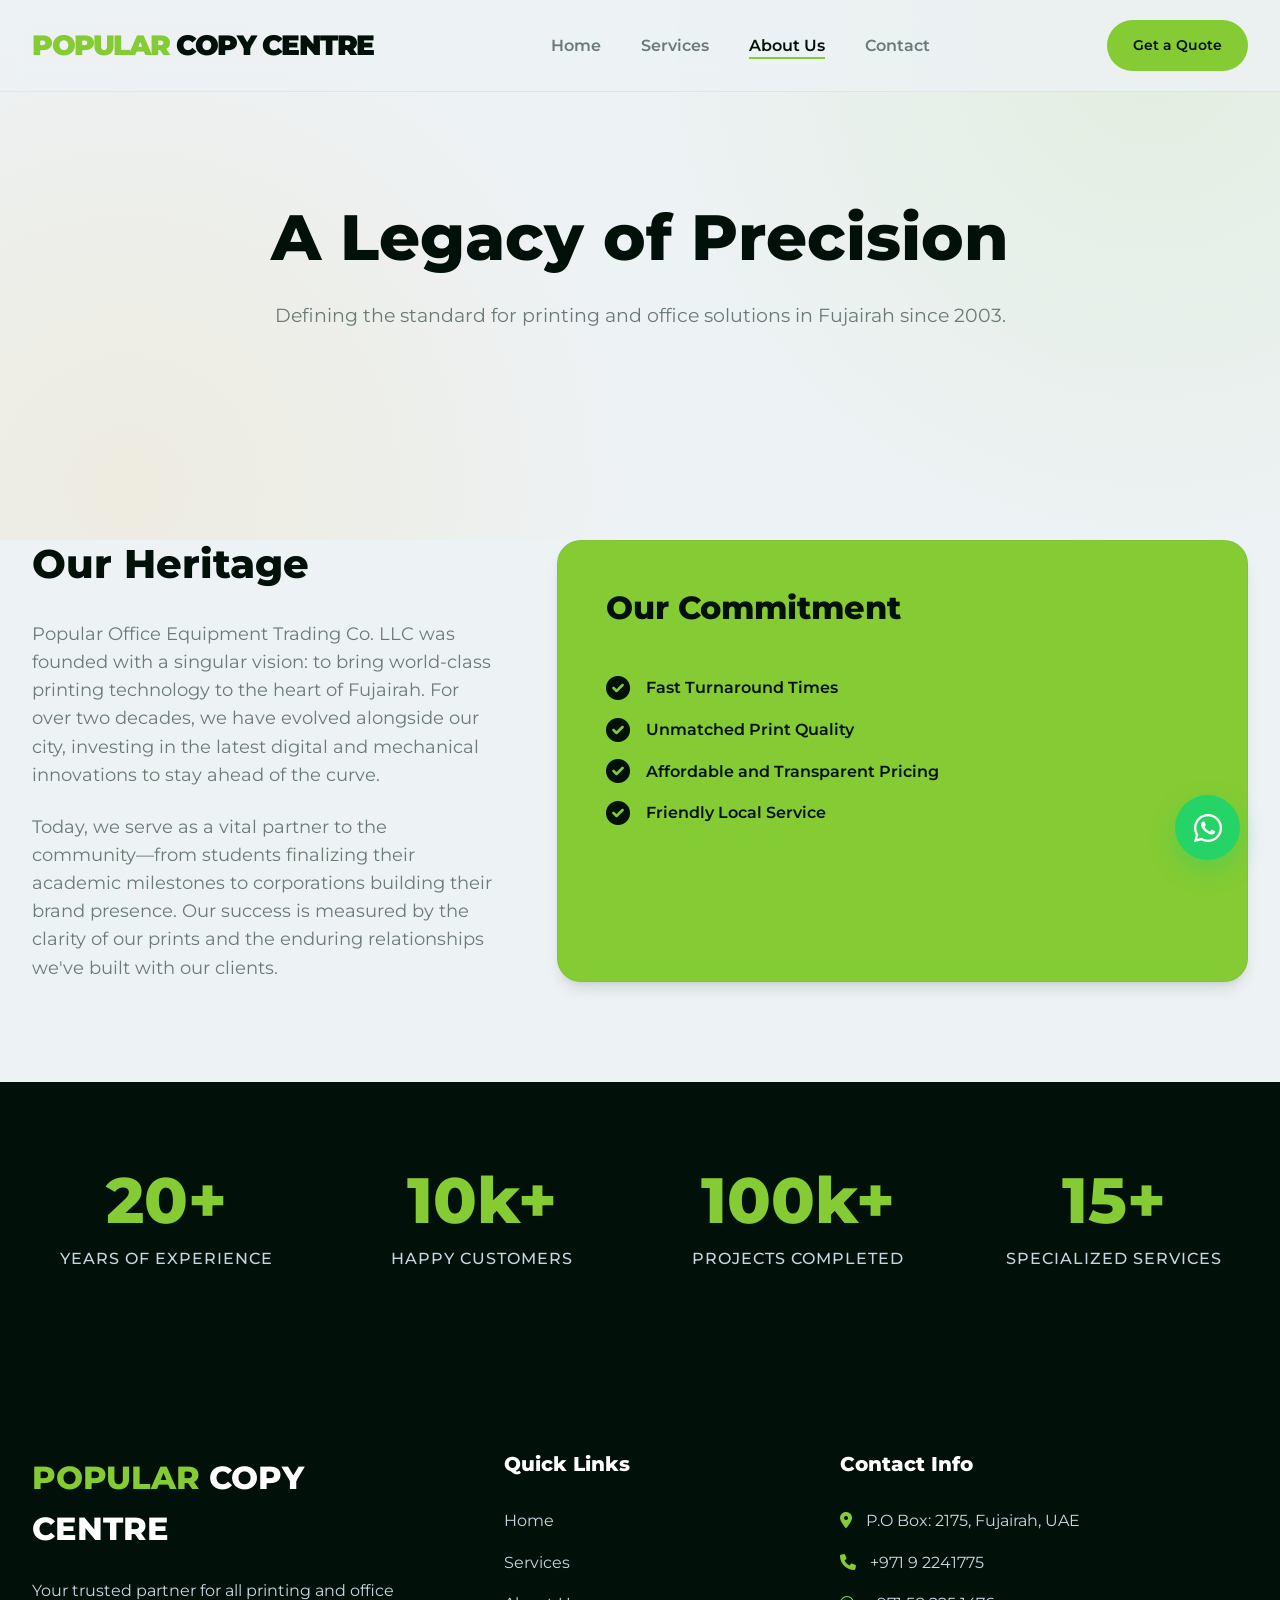
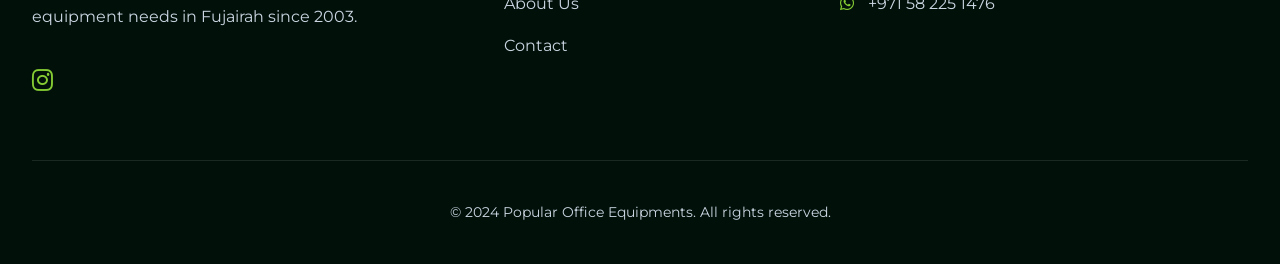
==== about.html @ 8c0e3aea "Add files via upload" ====
<!DOCTYPE html>
<html lang="en">
<head>
    <meta charset="UTF-8">
    <meta name="viewport" content="width=device-width, initial-scale=1.0">
    <title>About Us | Popular Office Equipment Fujairah</title>
    <link rel="stylesheet" href="style.css">
    <link rel="stylesheet" href="https://cdnjs.cloudflare.com/ajax/libs/font-awesome/6.0.0/css/all.min.css">
</head>
<body>

    <header id="header">
        <div class="container">
            <nav>
                <div class="logo">
                    <span>POPULAR</span> COPY CENTRE
                </div>
                <ul class="nav-links">
                    <li><a href="index.html">Home</a></li>
                    <li><a href="services.html">Services</a></li>
                    <li><a href="about.html" class="active">About Us</a></li>
                    <li><a href="contact.html">Contact</a></li>
                </ul>
                <div class="header-actions">
                    <a href="contact.html" class="btn btn-primary" style="padding: 0.75rem 1.5rem; font-size: 0.9rem;">Get a Quote</a>
                </div>
                <div class="menu-toggle" id="mobile-menu">
                    <i class="fas fa-bars"></i>
                </div>
            </nav>
        </div>
    </header>

    <main>
        <section class="hero" style="min-height: 60vh; padding-top: 150px;">
            <div class="container">
                <div class="section-title reveal">
                    <h1 style="font-size: 4rem; margin-bottom: 1.5rem;">A Legacy of <span>Precision</span></h1>
                    <p>Defining the standard for printing and office solutions in Fujairah since 2003.</p>
                </div>
            </div>
        </section>

        <section class="about-details" style="padding-top: 0;">
            <div class="container">
                <div class="contact-grid">
                    <div class="reveal">
                        <h2 style="font-size: 2.5rem; margin-bottom: 2rem;">Our Heritage</h2>
                        <p style="margin-bottom: 1.5rem; color: var(--secondary); font-size: 1.1rem;">Popular Office Equipment Trading Co. LLC was founded with a singular vision: to bring world-class printing technology to the heart of Fujairah. For over two decades, we have evolved alongside our city, investing in the latest digital and mechanical innovations to stay ahead of the curve.</p>
                        <p style="color: var(--secondary); font-size: 1.1rem;">Today, we serve as a vital partner to the community—from students finalizing their academic milestones to corporations building their brand presence. Our success is measured by the clarity of our prints and the enduring relationships we've built with our clients.</p>
                    </div>
                    <div class="service-card reveal" style="background: var(--primary); color: var(--dark);">
                        <h3 style="font-size: 2rem; margin-bottom: 1.5rem;">Our Commitment</h3>
                        <ul style="display: flex; flex-direction: column; gap: 1rem;">
                            <li style="display: flex; align-items: center; gap: 1rem; font-weight: 600;">
                                <i class="fas fa-check-circle" style="font-size: 1.5rem;"></i> Fast Turnaround Times
                            </li>
                            <li style="display: flex; align-items: center; gap: 1rem; font-weight: 600;">
                                <i class="fas fa-check-circle" style="font-size: 1.5rem;"></i> Unmatched Print Quality
                            </li>
                            <li style="display: flex; align-items: center; gap: 1rem; font-weight: 600;">
                                <i class="fas fa-check-circle" style="font-size: 1.5rem;"></i> Affordable and Transparent Pricing
                            </li>
                            <li style="display: flex; align-items: center; gap: 1rem; font-weight: 600;">
                                <i class="fas fa-check-circle" style="font-size: 1.5rem;"></i> Friendly Local Service
                            </li>
                        </ul>
                    </div>
                </div>
            </div>
        </section>

        <section class="stats">
            <div class="container">
                <div class="stats-grid">
                    <div class="stat-item reveal">
                        <h2>20+</h2>
                        <p>Years of Experience</p>
                    </div>
                    <div class="stat-item reveal">
                        <h2>10k+</h2>
                        <p>Happy Customers</p>
                    </div>
                    <div class="stat-item reveal">
                        <h2>100k+</h2>
                        <p>Projects Completed</p>
                    </div>
                    <div class="stat-item reveal">
                        <h2>15+</h2>
                        <p>Specialized Services</p>
                    </div>
                </div>
            </div>
        </section>
    </main>

    <footer>
        <div class="container">
            <div class="footer-grid">
                <div>
                    <div class="footer-logo"><span>POPULAR</span> COPY CENTRE</div>
                    <p style="color: var(--slate-300); margin-bottom: 2rem;">Your trusted partner for all printing and office equipment needs in Fujairah since 2003.</p>
                    <div style="display: flex; gap: 1rem;">
                        <a href="https://www.instagram.com/popular_copy_centre" target="_blank" style="color: var(--primary); font-size: 1.5rem;"><i class="fab fa-instagram"></i></a>
                    </div>
                </div>
                <div class="footer-links">
                    <h4>Quick Links</h4>
                    <ul>
                        <li><a href="index.html">Home</a></li>
                        <li><a href="services.html">Services</a></li>
                        <li><a href="about.html">About Us</a></li>
                        <li><a href="contact.html">Contact</a></li>
                    </ul>
                </div>
                <div class="footer-links">
                    <h4>Contact Info</h4>
                    <ul>
                        <li style="color: var(--slate-300);"><i class="fas fa-map-marker-alt" style="color: var(--primary); margin-right: 10px;"></i> P.O Box: 2175, Fujairah, UAE</li>
                        <li style="color: var(--slate-300);"><i class="fas fa-phone" style="color: var(--primary); margin-right: 10px;"></i> +971 9 2241775</li>
                        <li style="color: var(--slate-300);"><i class="fab fa-whatsapp" style="color: var(--primary); margin-right: 10px;"></i> +971 58 225 1476</li>
                    </ul>
                </div>
            </div>
            <div class="footer-bottom">
                <p>&copy; 2024 Popular Office Equipments. All rights reserved.</p>
            </div>
        </div>
    </footer>

    <a href="https://wa.me/971582251476" class="whatsapp-float" target="_blank">
        <i class="fab fa-whatsapp"></i>
    </a>

    <script src="main.js"></script>
</body>
</html>
---- style.css ----
@import url('https://fonts.googleapis.com/css2?family=Montserrat:wght@300;400;500;600;700;800;900&display=swap');

:root {
    /* User Provided Colors */
    --primary: #85CB33;
    --primary-hover: #74b52a;
    --accent: #F6AE2D;
    --accent-hover: #e59d1c;
    --dark: #01110A;
    --bg: #EDF2F4;
    --secondary: #6A7B76;
    
    /* Functional Colors */
    --white: #ffffff;
    --slate-100: #f1f5f9;
    --slate-200: #e2e8f0;
    --slate-300: #cbd5e1;
    --slate-700: #334155;
    
    /* Design Tokens */
    --shadow-sm: 0 1px 2px 0 rgb(0 0 0 / 0.05);
    --shadow: 0 10px 15px -3px rgb(0 0 0 / 0.1), 0 4px 6px -4px rgb(0 0 0 / 0.1);
    --shadow-lg: 0 20px 25px -5px rgb(0 0 0 / 0.1), 0 8px 10px -6px rgb(0 0 0 / 0.1);
    --shadow-glow: 0 0 20px rgba(133, 203, 51, 0.3);
    
    --radius-sm: 0.5rem;
    --radius: 1rem;
    --radius-lg: 1.5rem;
    --radius-full: 9999px;
    
    --transition: all 0.4s cubic-bezier(0.4, 0, 0.2, 1);
    --container-width: 1280px;
}

* {
    margin: 0;
    padding: 0;
    box-sizing: border-box;
}

html {
    scroll-behavior: smooth;
}

body {
    font-family: 'Montserrat', sans-serif;
    line-height: 1.6;
    color: var(--dark);
    background-color: var(--bg);
    overflow-x: hidden;
}

h1, h2, h3, h4 {
    font-family: 'Montserrat', sans-serif;
    font-weight: 800;
    line-height: 1.2;
}

a {
    text-decoration: none;
    color: inherit;
    transition: var(--transition);
}

ul {
    list-style: none;
}

img {
    max-width: 100%;
    display: block;
}

.container {
    max-width: var(--container-width);
    margin: 0 auto;
    padding: 0 2rem;
}

/* Sections */
section {
    padding: 100px 0;
    position: relative;
}

.section-title {
    text-align: center;
    margin-bottom: 60px;
    max-width: 800px;
    margin-left: auto;
    margin-right: auto;
}

.section-title h2 {
    font-size: 3rem;
    margin-bottom: 1.5rem;
    color: var(--dark);
    position: relative;
    display: inline-block;
}

.section-title h2::after {
    content: '';
    position: absolute;
    bottom: -10px;
    left: 50%;
    transform: translateX(-50%);
    width: 60px;
    height: 4px;
    background: var(--primary);
    border-radius: var(--radius-full);
}

.section-title p {
    font-size: 1.2rem;
    color: var(--secondary);
}

/* Buttons */
.btn {
    display: inline-flex;
    align-items: center;
    justify-content: center;
    gap: 0.75rem;
    padding: 1rem 2.5rem;
    border-radius: var(--radius-full);
    font-weight: 600;
    font-size: 1rem;
    cursor: pointer;
    transition: var(--transition);
    border: 2px solid transparent;
}

.btn-primary {
    background: var(--primary);
    color: var(--dark);
}

.btn-primary:hover {
    background: var(--primary-hover);
    transform: translateY(-3px);
    box-shadow: var(--shadow-glow);
}

.btn-accent {
    background: var(--accent);
    color: var(--dark);
}

.btn-accent:hover {
    background: var(--accent-hover);
    transform: translateY(-3px);
    box-shadow: 0 10px 20px rgba(246, 174, 45, 0.3);
}

.btn-outline {
    border-color: var(--primary);
    color: var(--dark);
}

.btn-outline:hover {
    background: var(--primary);
    color: var(--dark);
}

/* Header & Nav */
header {
    background: rgba(237, 242, 244, 0.8);
    backdrop-filter: blur(12px);
    -webkit-backdrop-filter: blur(12px);
    padding: 1.25rem 0;
    position: fixed;
    width: 100%;
    top: 0;
    z-index: 1000;
    border-bottom: 1px solid rgba(106, 123, 118, 0.1);
    transition: var(--transition);
}

header.scrolled {
    padding: 0.75rem 0;
    box-shadow: var(--shadow);
    background: rgba(237, 242, 244, 0.95);
}

nav {
    display: flex;
    justify-content: space-between;
    align-items: center;
}

.logo {
    font-size: 1.75rem;
    font-weight: 900;
    font-family: 'Montserrat', sans-serif;
    color: var(--dark);
    letter-spacing: -1.5px;
    text-transform: uppercase;
}

.logo span {
    color: var(--primary);
}

.nav-links {
    display: flex;
    gap: 2.5rem;
}

.nav-links a {
    font-weight: 600;
    color: var(--secondary);
    position: relative;
}

.nav-links a:hover, .nav-links a.active {
    color: var(--dark);
}

.nav-links a::after {
    content: '';
    position: absolute;
    bottom: -4px;
    left: 0;
    width: 0;
    height: 2px;
    background: var(--primary);
    transition: var(--transition);
}

.nav-links a:hover::after, .nav-links a.active::after {
    width: 100%;
}

.menu-toggle {
    display: none;
    font-size: 1.5rem;
    cursor: pointer;
    color: var(--dark);
}

/* Hero Section */
.hero {
    min-height: 100vh;
    display: flex;
    align-items: center;
    padding-top: 120px;
    background: radial-gradient(circle at 90% 10%, rgba(133, 203, 51, 0.1) 0%, transparent 40%),
                radial-gradient(circle at 10% 90%, rgba(246, 174, 45, 0.1) 0%, transparent 40%);
}

.hero-grid {
    display: grid;
    grid-template-columns: 1.2fr 1fr;
    gap: 4rem;
    align-items: center;
}

.hero-content h1 {
    font-size: 4.5rem;
    line-height: 1.1;
    margin-bottom: 1.5rem;
    color: var(--dark);
}

.hero-content p {
    font-size: 1.25rem;
    color: var(--secondary);
    margin-bottom: 3rem;
    max-width: 600px;
}

.hero-btns {
    display: flex;
    gap: 1.5rem;
}

.hero-visual {
    position: relative;
}

.hero-shape {
    position: absolute;
    top: 50%;
    left: 50%;
    transform: translate(-50%, -50%);
    width: 120%;
    height: 120%;
    background: var(--primary);
    border-radius: 40% 60% 70% 30% / 40% 50% 60% 70%;
    opacity: 0.1;
    z-index: -1;
    animation: blob 20s infinite linear;
}

@keyframes blob {
    0% { border-radius: 40% 60% 70% 30% / 40% 50% 60% 70%; }
    33% { border-radius: 70% 30% 50% 50% / 30% 30% 70% 70%; }
    66% { border-radius: 30% 60% 70% 40% / 50% 60% 30% 60%; }
    100% { border-radius: 40% 60% 70% 30% / 40% 50% 60% 70%; }
}

/* Service Cards */
.services-grid {
    display: grid;
    grid-template-columns: repeat(auto-fit, minmax(320px, 1fr));
    gap: 2.5rem;
}

.service-card {
    background: var(--white);
    padding: 3rem;
    border-radius: var(--radius-lg);
    box-shadow: var(--shadow);
    transition: var(--transition);
    border: 1px solid rgba(106, 123, 118, 0.1);
    display: flex;
    flex-direction: column;
    gap: 1.5rem;
}

.service-card:hover {
    transform: translateY(-10px);
    box-shadow: var(--shadow-lg);
    border-color: var(--primary);
}

.service-card .icon-box {
    width: 64px;
    height: 64px;
    background: var(--bg);
    border-radius: var(--radius);
    display: flex;
    align-items: center;
    justify-content: center;
    font-size: 1.75rem;
    color: var(--primary);
    transition: var(--transition);
}

.service-card:hover .icon-box {
    background: var(--primary);
    color: var(--dark);
}

.service-card h3 {
    font-size: 1.5rem;
}

.service-card p {
    color: var(--secondary);
}

/* Stats Section */
.stats {
    background: var(--dark);
    color: var(--white);
    padding: 80px 0;
}

.stats-grid {
    display: grid;
    grid-template-columns: repeat(auto-fit, minmax(200px, 1fr));
    gap: 3rem;
    text-align: center;
}

.stat-item h2 {
    font-size: 4rem;
    color: var(--primary);
    margin-bottom: 0.5rem;
}

.stat-item p {
    color: var(--slate-300);
    font-weight: 500;
    text-transform: uppercase;
    letter-spacing: 1px;
}

/* Contact Info Section */
.contact-grid {
    display: grid;
    grid-template-columns: 1fr 1.5fr;
    gap: 4rem;
}

.contact-info-card {
    background: var(--white);
    padding: 3rem;
    border-radius: var(--radius-lg);
    box-shadow: var(--shadow);
}

.info-item {
    display: flex;
    align-items: center;
    gap: 1.5rem;
    margin-bottom: 2rem;
}

.info-item .icon {
    width: 50px;
    height: 50px;
    background: var(--bg);
    border-radius: 50%;
    display: flex;
    align-items: center;
    justify-content: center;
    color: var(--primary);
    font-size: 1.25rem;
}

.contact-form-card {
    background: var(--white);
    padding: 3rem;
    border-radius: var(--radius-lg);
    box-shadow: var(--shadow);
}

.form-group {
    margin-bottom: 1.5rem;
}

.form-group label {
    display: block;
    margin-bottom: 0.5rem;
    font-weight: 600;
    color: var(--dark);
}

.form-control {
    width: 100%;
    padding: 1rem 1.25rem;
    border: 2px solid var(--slate-200);
    border-radius: var(--radius-sm);
    font-family: inherit;
    font-size: 1rem;
    transition: var(--transition);
}

.form-control:focus {
    outline: none;
    border-color: var(--primary);
    box-shadow: 0 0 0 4px rgba(133, 203, 51, 0.1);
}

/* Footer */
footer {
    background: var(--dark);
    color: var(--white);
    padding: 100px 0 40px;
}

.footer-grid {
    display: grid;
    grid-template-columns: 1.5fr 1fr 1.5fr;
    gap: 4rem;
    margin-bottom: 60px;
}

.footer-logo {
    font-size: 2rem;
    font-weight: 800;
    margin-bottom: 1.5rem;
}

.footer-logo span {
    color: var(--primary);
}

.footer-links h4 {
    margin-bottom: 2rem;
    font-size: 1.25rem;
}

.footer-links ul li {
    margin-bottom: 1rem;
}

.footer-links ul li a {
    color: var(--slate-300);
}

.footer-links ul li a:hover {
    color: var(--primary);
    padding-left: 10px;
}

.footer-bottom {
    text-align: center;
    padding-top: 40px;
    border-top: 1px solid rgba(255, 255, 255, 0.1);
    color: var(--slate-300);
    font-size: 0.9rem;
}

/* WhatsApp Float */
.whatsapp-float {
    position: fixed;
    bottom: 40px;
    right: 40px;
    width: 65px;
    height: 65px;
    background: #25d366;
    color: white;
    border-radius: 50%;
    display: flex;
    align-items: center;
    justify-content: center;
    font-size: 32px;
    box-shadow: 0 10px 25px rgba(37, 211, 102, 0.4);
    z-index: 1000;
    transition: var(--transition);
}

.whatsapp-float:hover {
    transform: scale(1.1) rotate(10deg);
}

/* Animations */
.reveal {
    opacity: 0;
    transform: translateY(30px);
    transition: all 0.8s ease-out;
}

.reveal.active {
    opacity: 1;
    transform: translateY(0);
}

/* Responsive */
@media (max-width: 1024px) {
    .hero-grid {
        grid-template-columns: 1fr;
        text-align: center;
    }
    .hero-content {
        margin: 0 auto;
    }
    .hero-btns {
        justify-content: center;
    }
    .footer-grid {
        grid-template-columns: 1fr 1fr;
    }
    .hero-content h1 {
        font-size: 3.5rem;
    }
}

@media (max-width: 768px) {
    .nav-links {
        display: none;
        position: absolute;
        top: 100%;
        left: 0;
        width: 100%;
        background: var(--white);
        flex-direction: column;
        padding: 2rem;
        box-shadow: var(--shadow);
        gap: 1.5rem;
    }
    .nav-links.active {
        display: flex;
    }
    .menu-toggle {
        display: block;
    }
    .section-title h2 {
        font-size: 2.25rem;
    }
    .hero-content h1 {
        font-size: 2.75rem;
    }
    .contact-grid {
        grid-template-columns: 1fr;
    }
    .footer-grid {
        grid-template-columns: 1fr;
        gap: 3rem;
    }
}
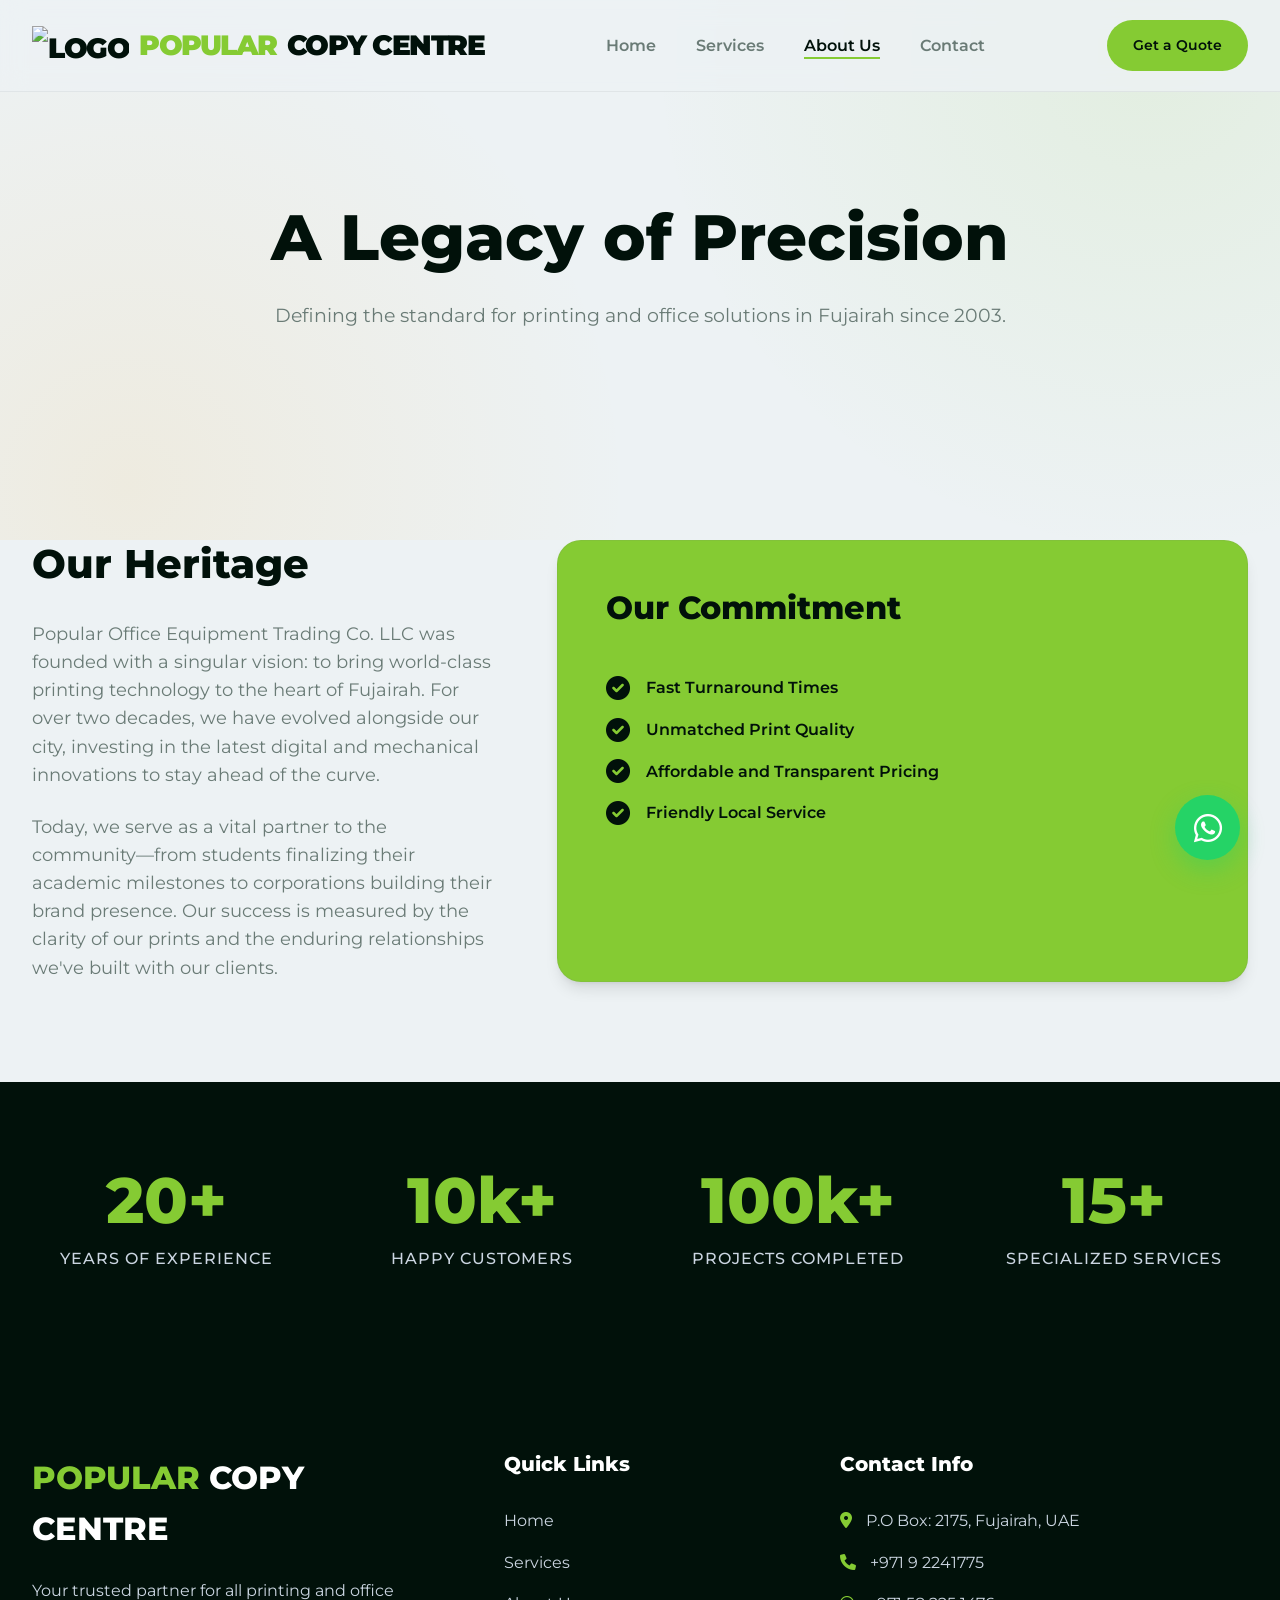
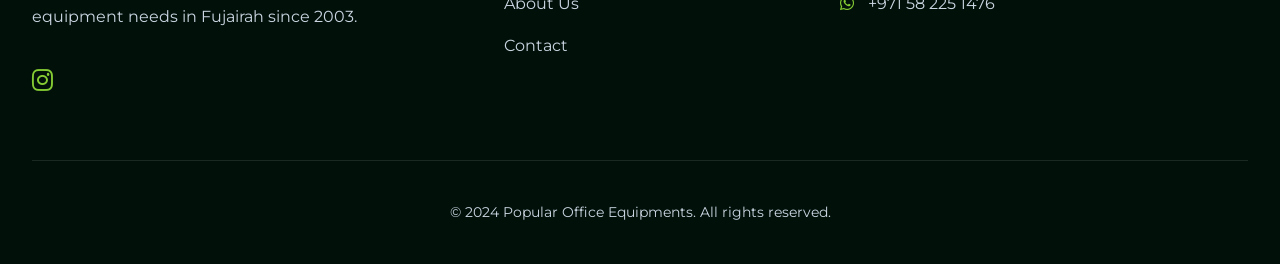
==== commit c78769a5: "Add files via upload" ====
--- a/about.html
+++ b/about.html
@@ -12,7 +12,8 @@
     <header id="header">
         <div class="container">
             <nav>
-                <div class="logo">
+                <div class="logo" style="display: flex; align-items: center; gap: 10px;">
+                    <img src="logo.png" alt="Logo" style="height: 40px;">
                     <span>POPULAR</span> COPY CENTRE
                 </div>
                 <ul class="nav-links">
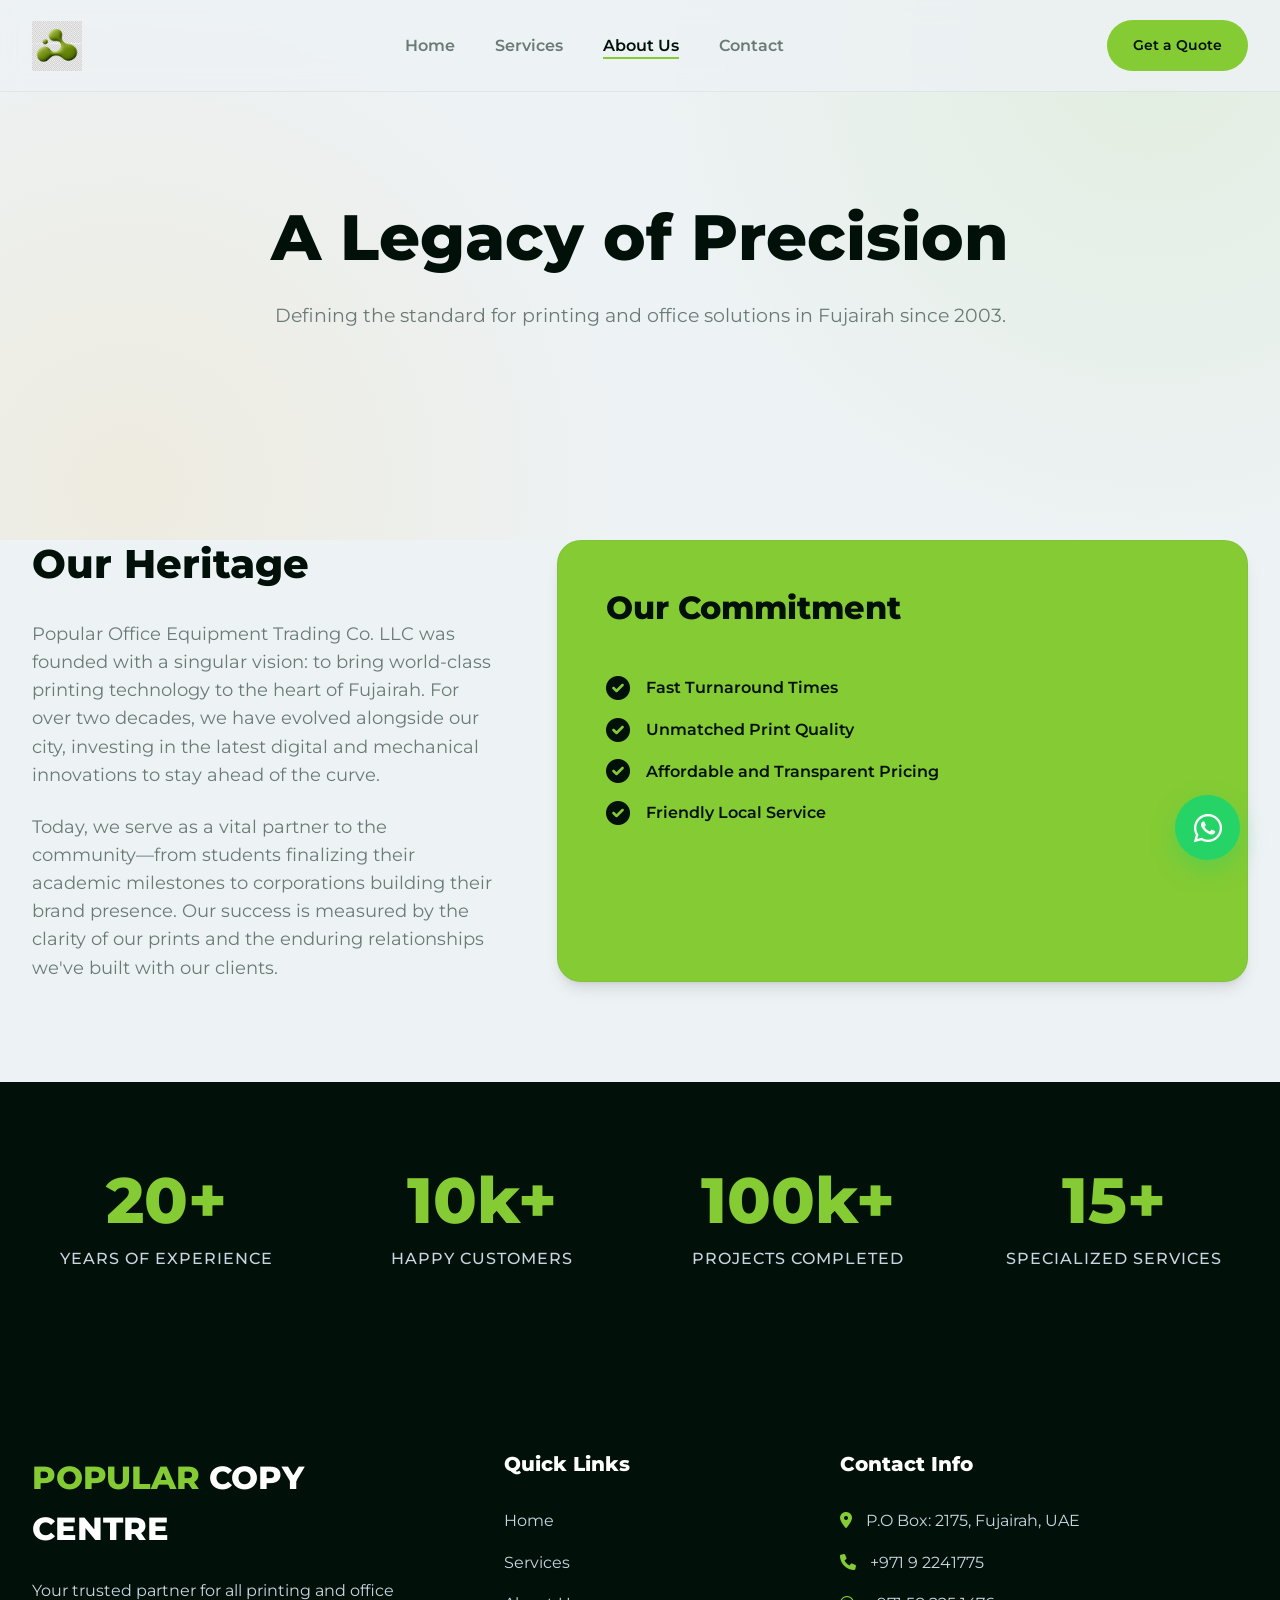
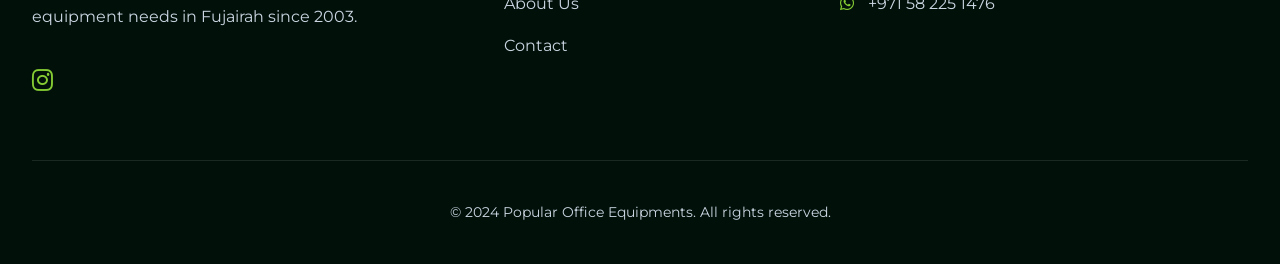
==== commit 6500e6fd: "Add files via upload" ====
--- a/about.html
+++ b/about.html
@@ -12,9 +12,8 @@
     <header id="header">
         <div class="container">
             <nav>
-                <div class="logo" style="display: flex; align-items: center; gap: 10px;">
-                    <img src="logo.png" alt="Logo" style="height: 40px;">
-                    <span>POPULAR</span> COPY CENTRE
+                <div class="logo">
+                    <img src="logo.png" alt="Popular Copy Centre Logo" style="height: 50px;">
                 </div>
                 <ul class="nav-links">
                     <li><a href="index.html">Home</a></li>
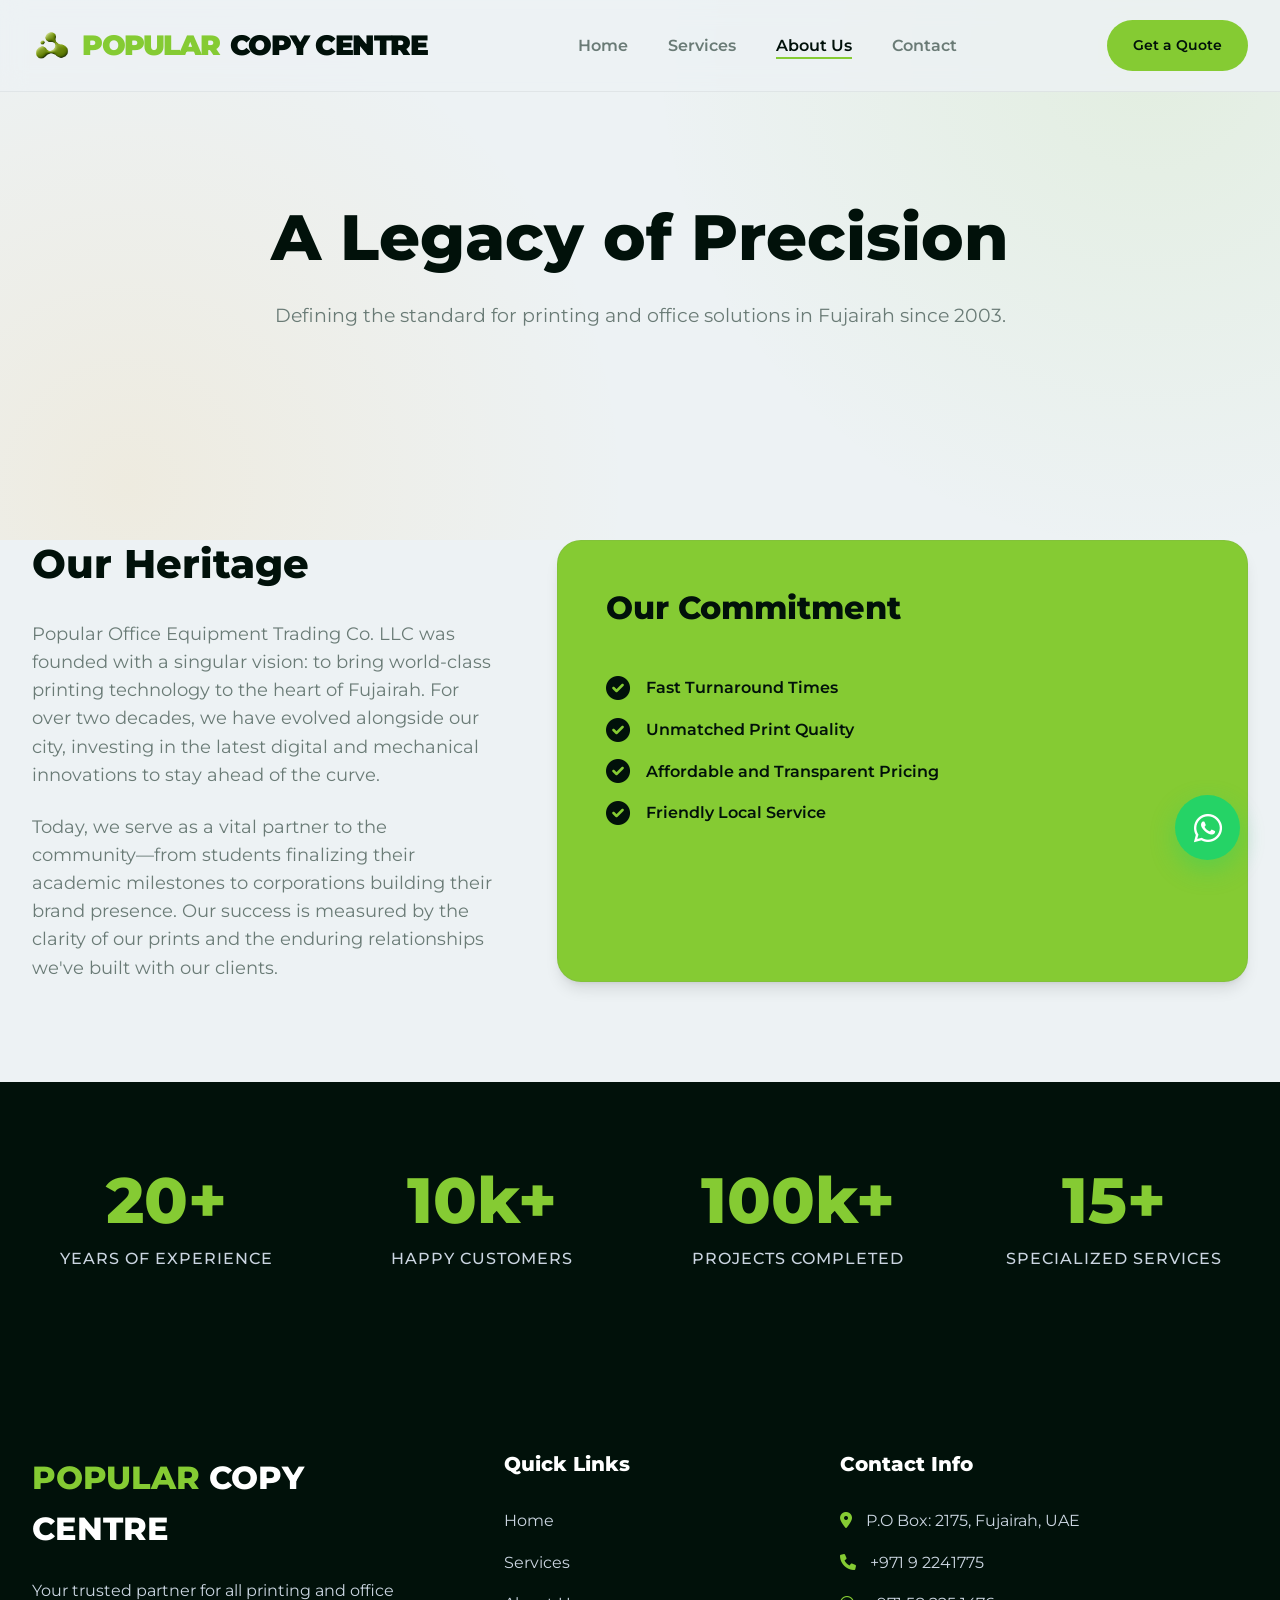
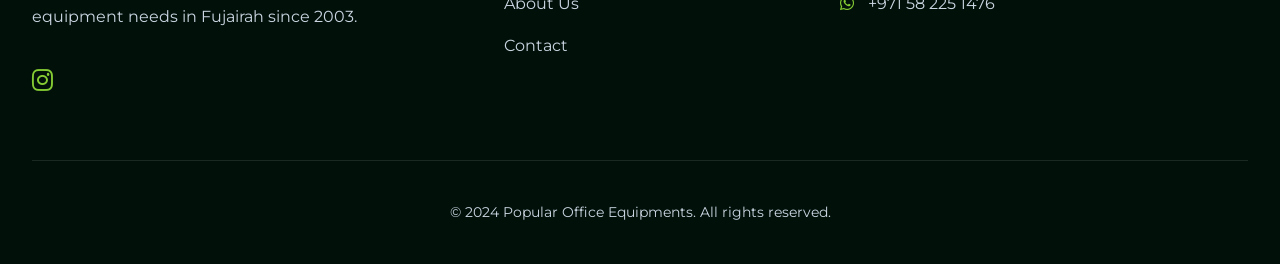
==== commit 53dfccbd: "Add files via upload" ====
--- a/about.html
+++ b/about.html
@@ -12,8 +12,9 @@
     <header id="header">
         <div class="container">
             <nav>
-                <div class="logo">
-                    <img src="logo.png" alt="Popular Copy Centre Logo" style="height: 50px;">
+                <div class="logo" style="display: flex; align-items: center; gap: 10px;">
+                    <img src="logo.png" alt="Logo" style="height: 40px;">
+                    <span>POPULAR</span> COPY CENTRE
                 </div>
                 <ul class="nav-links">
                     <li><a href="index.html">Home</a></li>
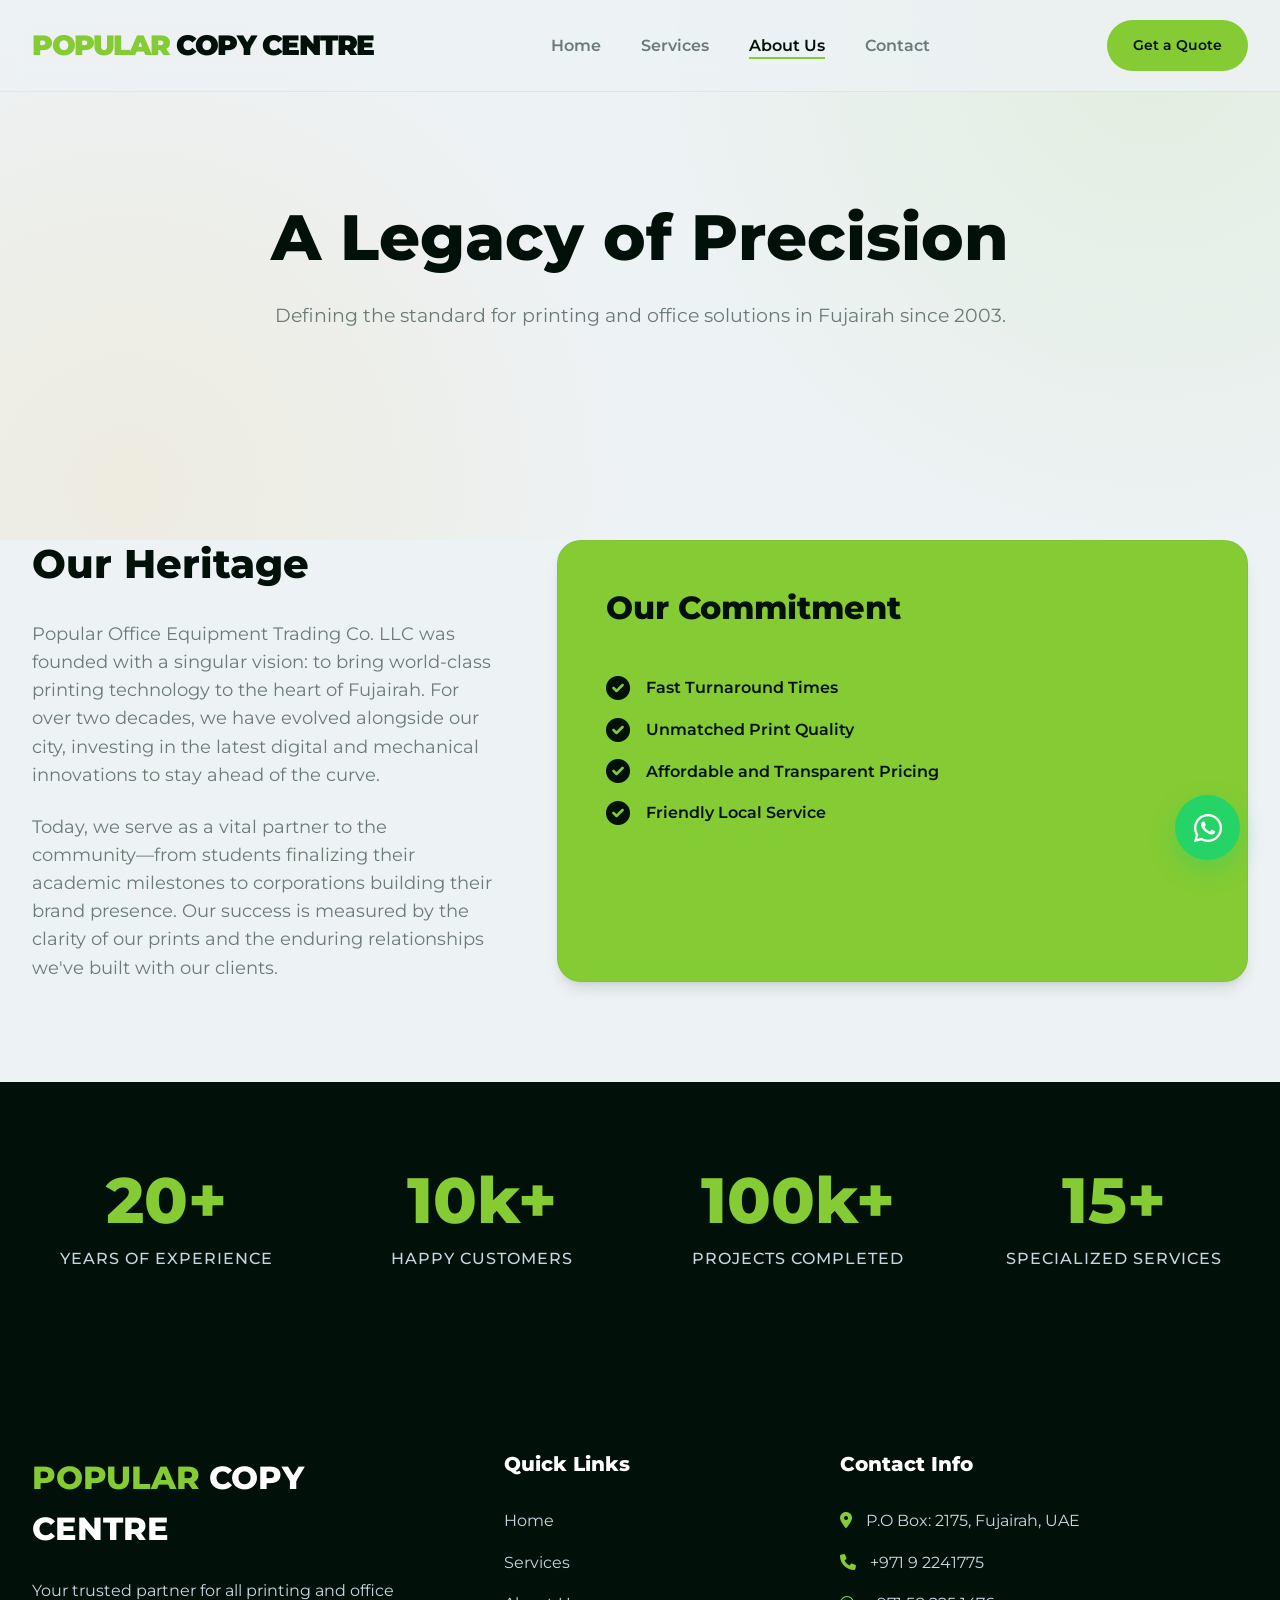
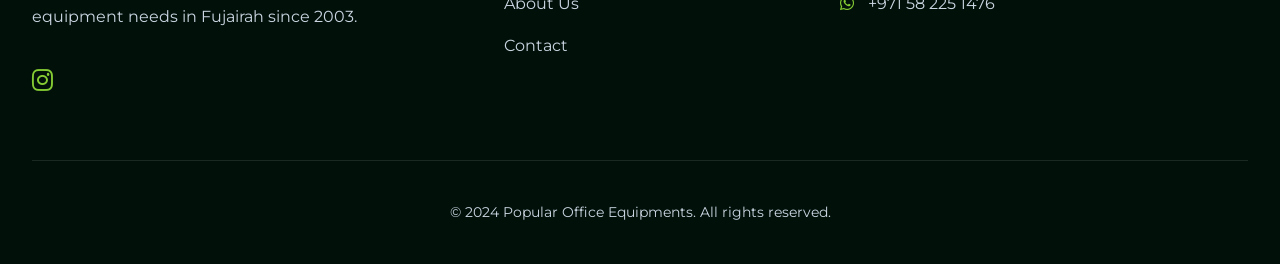
==== commit 57a96411: "Add files via upload" ====
--- a/about.html
+++ b/about.html
@@ -12,8 +12,7 @@
     <header id="header">
         <div class="container">
             <nav>
-                <div class="logo" style="display: flex; align-items: center; gap: 10px;">
-                    <img src="logo.png" alt="Logo" style="height: 40px;">
+                <div class="logo">
                     <span>POPULAR</span> COPY CENTRE
                 </div>
                 <ul class="nav-links">
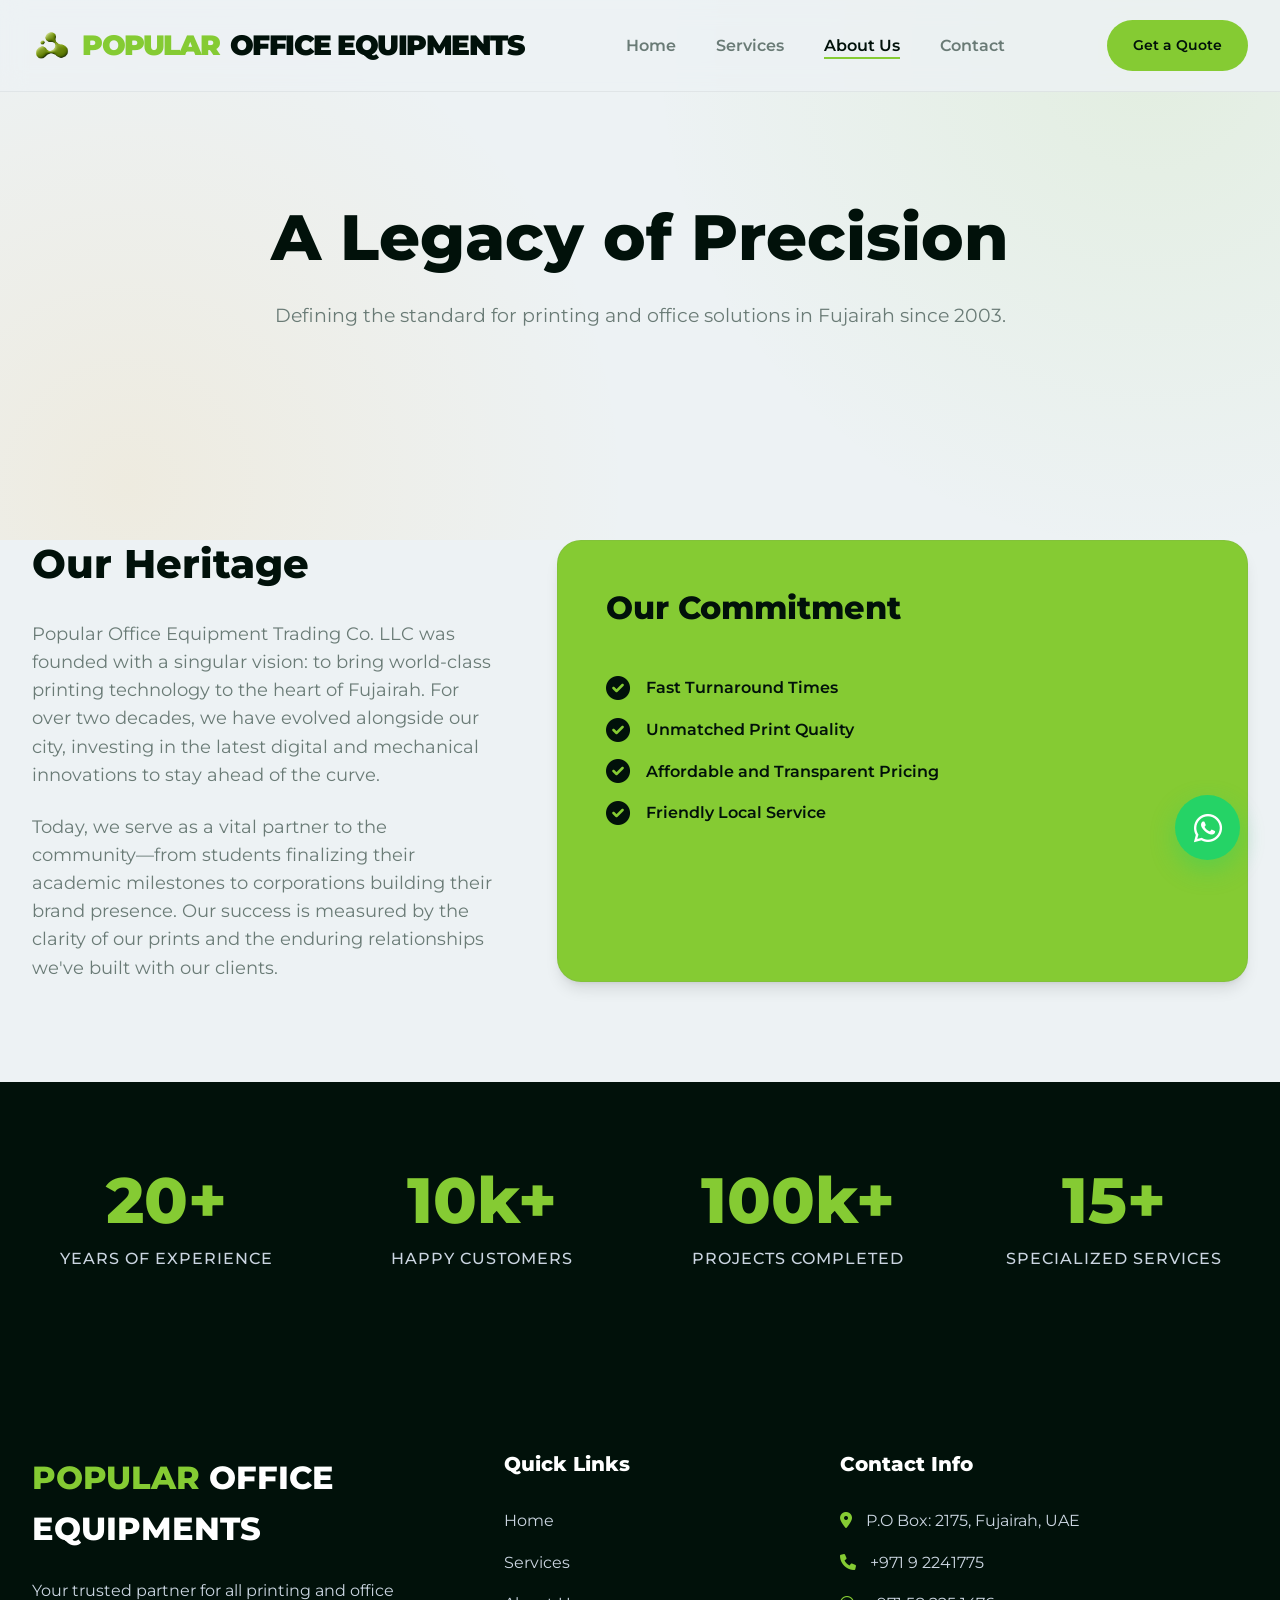
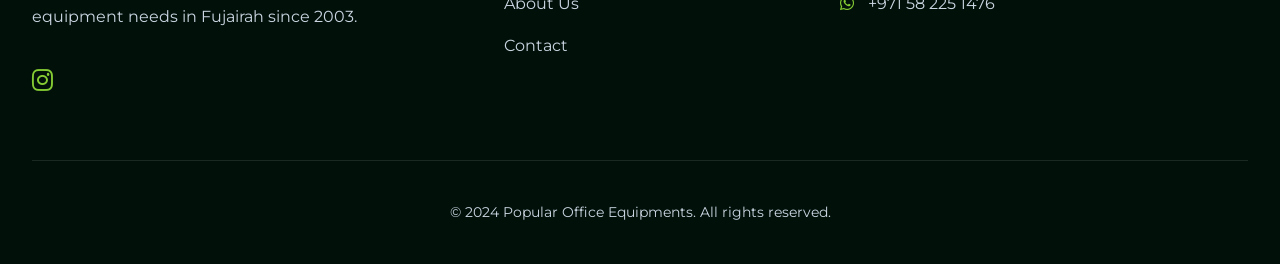
==== commit 3d05cfd6: "Add files via upload" ====
--- a/about.html
+++ b/about.html
@@ -12,8 +12,9 @@
     <header id="header">
         <div class="container">
             <nav>
-                <div class="logo">
-                    <span>POPULAR</span> COPY CENTRE
+                <div class="logo" style="display: flex; align-items: center; gap: 10px;">
+                    <img src="logo.png" alt="Logo" style="height: 40px;">
+                    <span>POPULAR</span> OFFICE EQUIPMENTS
                 </div>
                 <ul class="nav-links">
                     <li><a href="index.html">Home</a></li>
@@ -98,7 +99,7 @@
         <div class="container">
             <div class="footer-grid">
                 <div>
-                    <div class="footer-logo"><span>POPULAR</span> COPY CENTRE</div>
+                    <div class="footer-logo"><span>POPULAR</span> OFFICE EQUIPMENTS</div>
                     <p style="color: var(--slate-300); margin-bottom: 2rem;">Your trusted partner for all printing and office equipment needs in Fujairah since 2003.</p>
                     <div style="display: flex; gap: 1rem;">
                         <a href="https://www.instagram.com/popular_copy_centre" target="_blank" style="color: var(--primary); font-size: 1.5rem;"><i class="fab fa-instagram"></i></a>
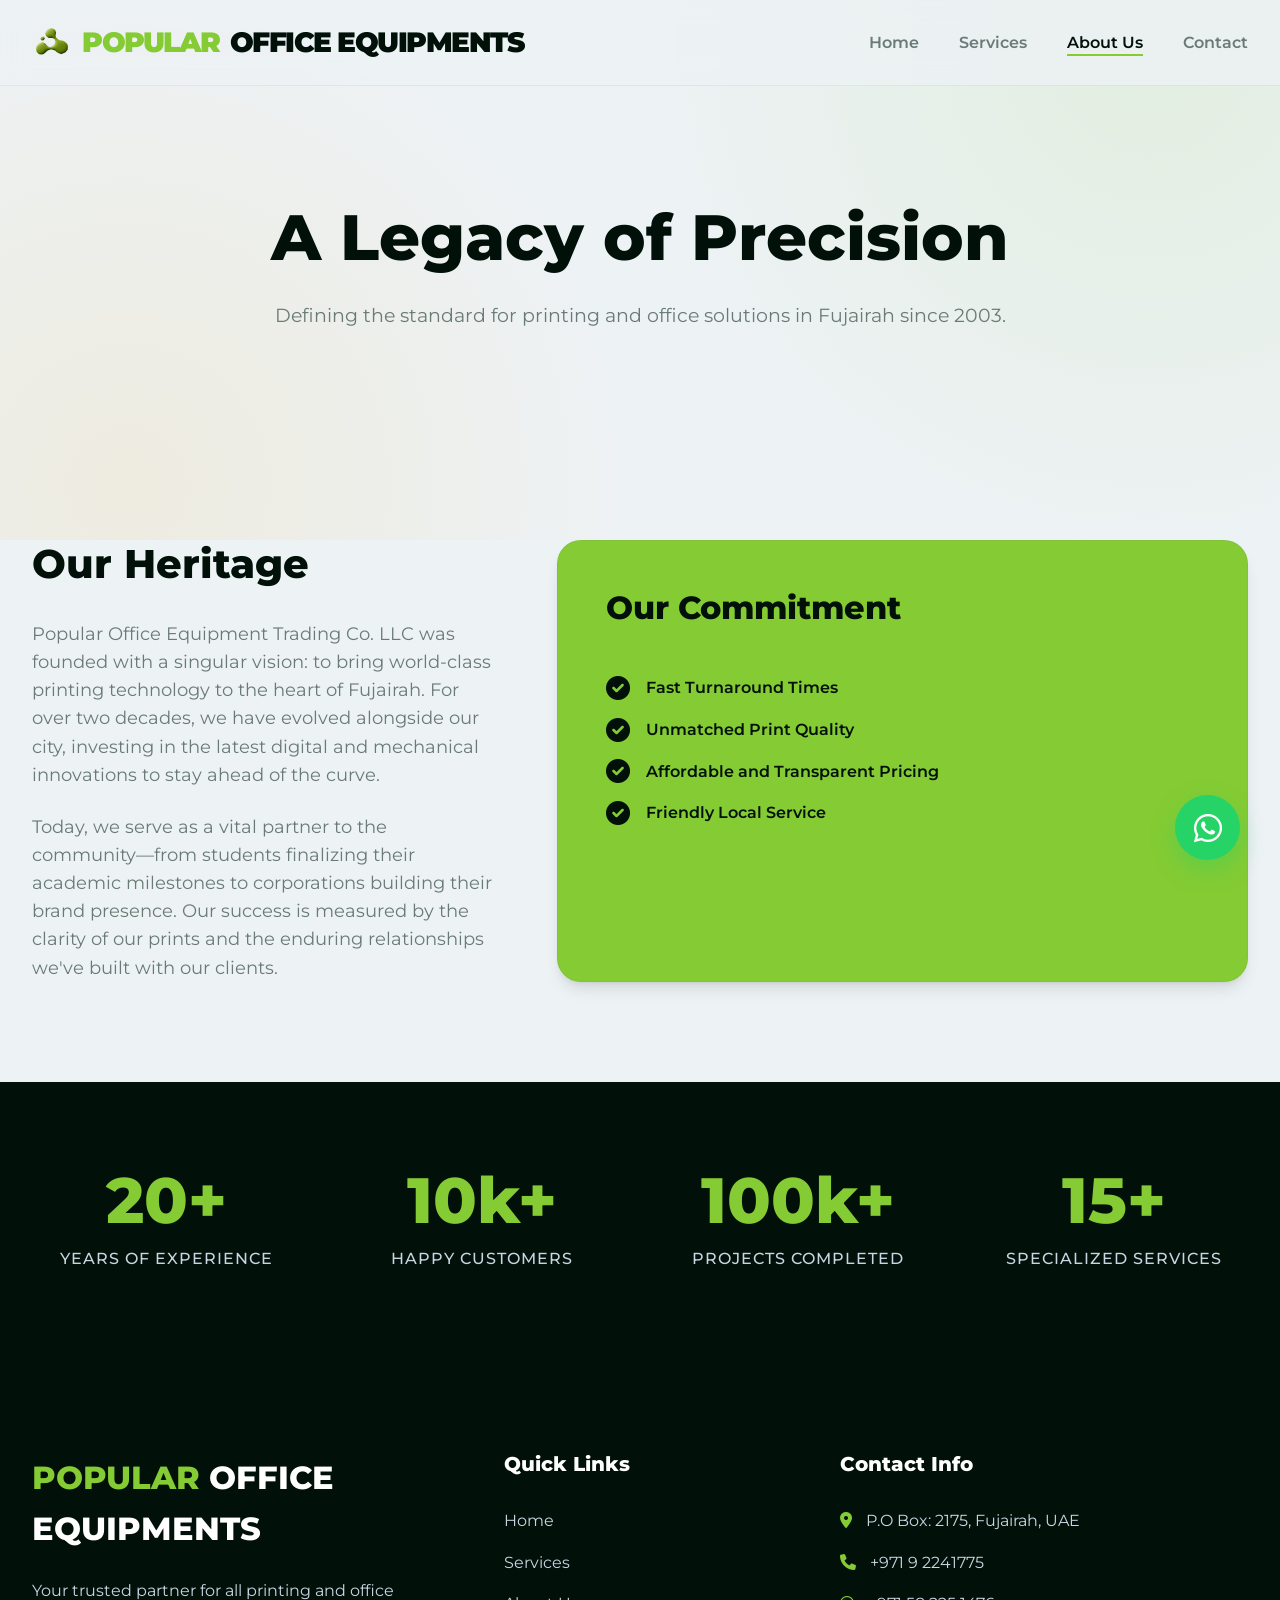
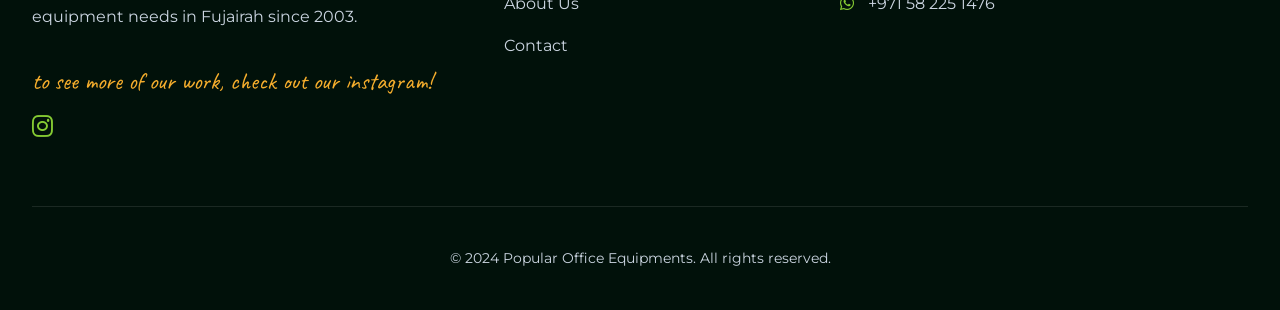
==== commit 5dece85c: "Add files via upload" ====
--- a/about.html
+++ b/about.html
@@ -3,7 +3,8 @@
 <head>
     <meta charset="UTF-8">
     <meta name="viewport" content="width=device-width, initial-scale=1.0">
-    <title>About Us | Popular Office Equipment Fujairah</title>
+    <title>About Us | Popular Office Equipments - Since 2003</title>
+    <meta name="description" content="Learn about our 20-year history of providing expert printing and copy services to the Fujairah community. Trusted quality and reliable service.">
     <link rel="stylesheet" href="style.css">
     <link rel="stylesheet" href="https://cdnjs.cloudflare.com/ajax/libs/font-awesome/6.0.0/css/all.min.css">
 </head>
@@ -22,9 +23,7 @@
                     <li><a href="about.html" class="active">About Us</a></li>
                     <li><a href="contact.html">Contact</a></li>
                 </ul>
-                <div class="header-actions">
-                    <a href="contact.html" class="btn btn-primary" style="padding: 0.75rem 1.5rem; font-size: 0.9rem;">Get a Quote</a>
-                </div>
+
                 <div class="menu-toggle" id="mobile-menu">
                     <i class="fas fa-bars"></i>
                 </div>
@@ -101,6 +100,7 @@
                 <div>
                     <div class="footer-logo"><span>POPULAR</span> OFFICE EQUIPMENTS</div>
                     <p style="color: var(--slate-300); margin-bottom: 2rem;">Your trusted partner for all printing and office equipment needs in Fujairah since 2003.</p>
+                    <p style="font-family: 'Caveat', cursive; font-size: 1.5rem; color: var(--accent); margin-bottom: 0.5rem;">to see more of our work, check out our instagram!</p>
                     <div style="display: flex; gap: 1rem;">
                         <a href="https://www.instagram.com/popular_copy_centre" target="_blank" style="color: var(--primary); font-size: 1.5rem;"><i class="fab fa-instagram"></i></a>
                     </div>
--- a/style.css
+++ b/style.css
@@ -1,4 +1,4 @@
-@import url('https://fonts.googleapis.com/css2?family=Montserrat:wght@300;400;500;600;700;800;900&display=swap');
+@import url('https://fonts.googleapis.com/css2?family=Montserrat:wght@300;400;500;600;700;800;900&family=Caveat:wght@400;700&display=swap');
 
 :root {
     /* User Provided Colors */
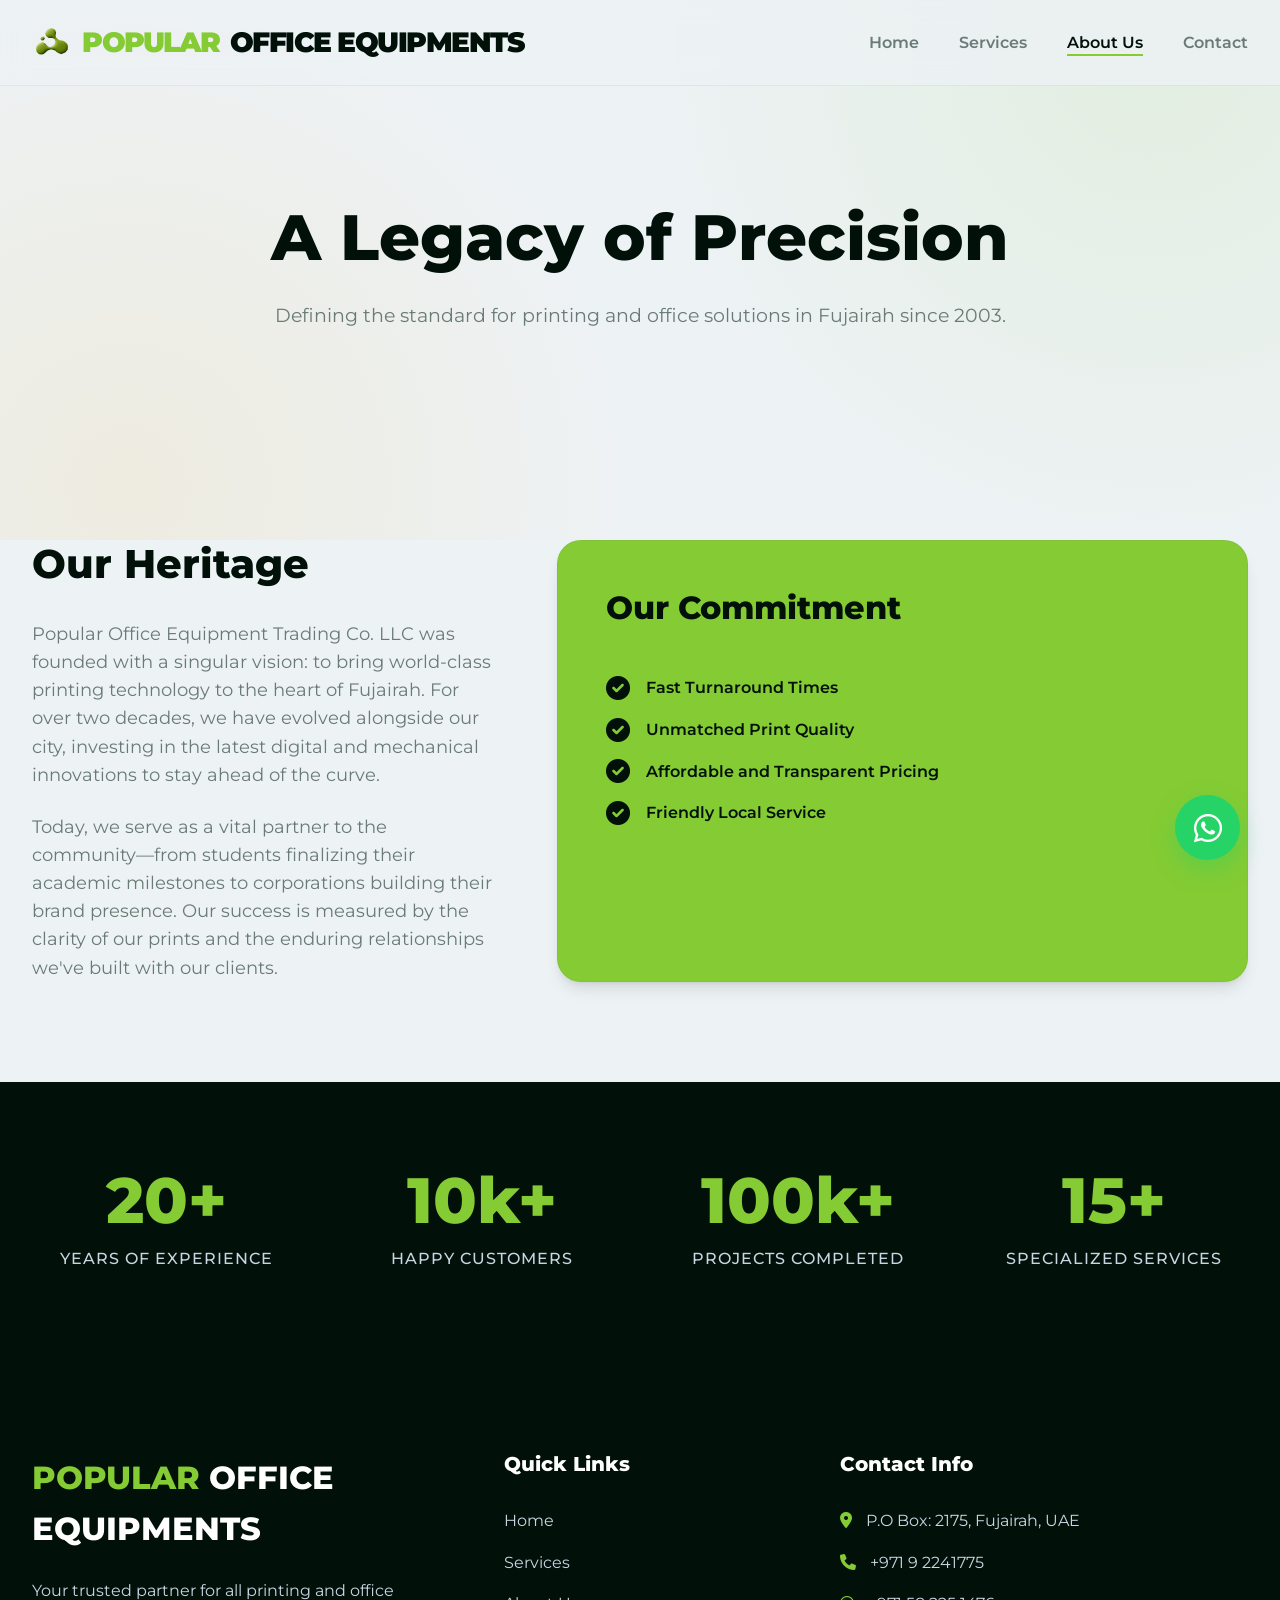
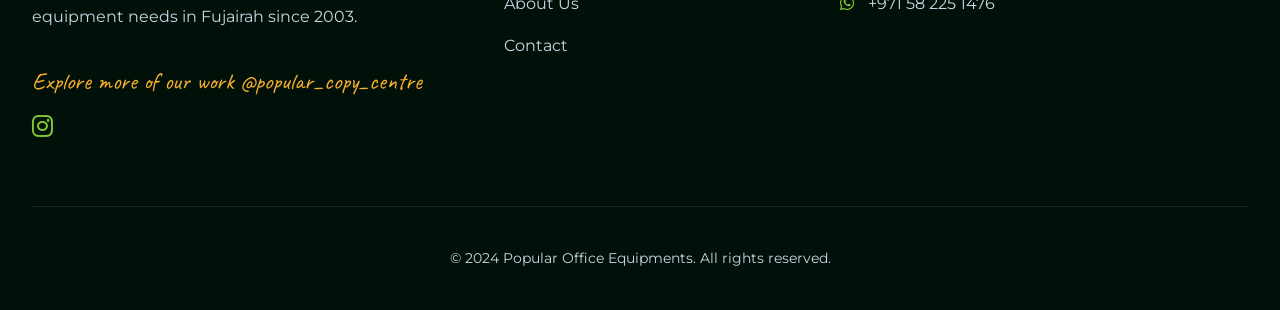
==== commit a908ea2d: "Add files via upload" ====
--- a/about.html
+++ b/about.html
@@ -100,7 +100,7 @@
                 <div>
                     <div class="footer-logo"><span>POPULAR</span> OFFICE EQUIPMENTS</div>
                     <p style="color: var(--slate-300); margin-bottom: 2rem;">Your trusted partner for all printing and office equipment needs in Fujairah since 2003.</p>
-                    <p style="font-family: 'Caveat', cursive; font-size: 1.5rem; color: var(--accent); margin-bottom: 0.5rem;">to see more of our work, check out our instagram!</p>
+                    <p style="font-family: 'Caveat', cursive; font-size: 1.5rem; color: var(--accent); margin-bottom: 0.5rem;">Explore more of our work @popular_copy_centre</p>
                     <div style="display: flex; gap: 1rem;">
                         <a href="https://www.instagram.com/popular_copy_centre" target="_blank" style="color: var(--primary); font-size: 1.5rem;"><i class="fab fa-instagram"></i></a>
                     </div>
